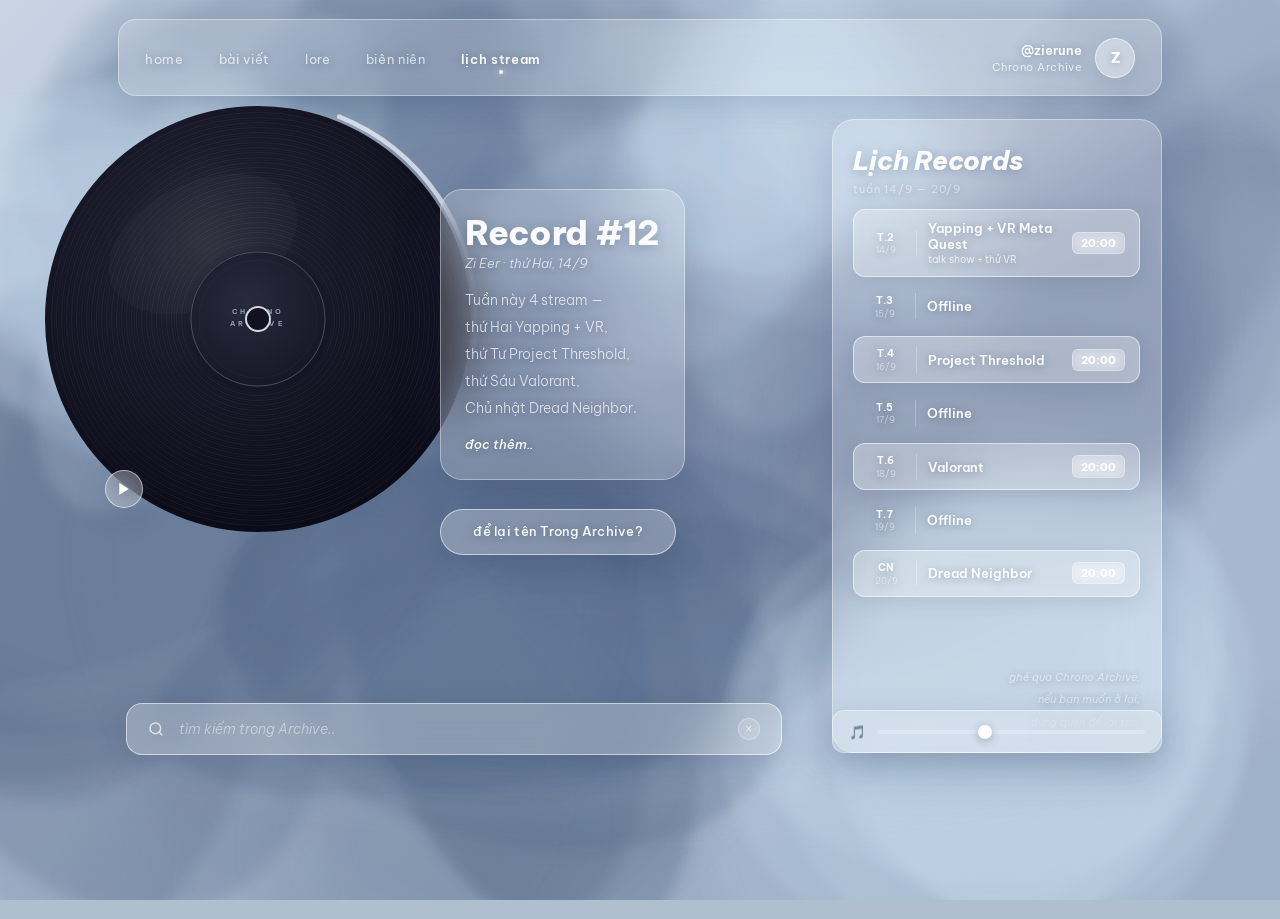
==== index.html @ feca81b4 "Update weekly schedule and stream details" ====
<!DOCTYPE html>
<html lang="vi">
<head>
  <meta charset="UTF-8">
  <meta name="viewport" content="width=device-width, initial-scale=1.0">
  <title>Chrono Archive — Lịch Records</title>
  <link href="https://fonts.googleapis.com/css2?family=Be+Vietnam+Pro:ital,wght@0,300;0,400;0,500;0,700;0,800;1,300;1,400;1,700&display=swap" rel="stylesheet">
  <style>
    *, *::before, *::after { margin: 0; padding: 0; box-sizing: border-box; }

    :root {
      --glass:        rgba(255,255,255,0.18);
      --glass-mid:    rgba(255,255,255,0.26);
      --glass-strong: rgba(255,255,255,0.36);
      --border:       rgba(255,255,255,0.38);
      --border-mid:   rgba(255,255,255,0.55);
      --text:         rgba(255,255,255,0.96);
      --text-mid:     rgba(255,255,255,0.72);
      --text-dim:     rgba(255,255,255,0.48);
      --blue:         #7AAFC2;
      --blue-lt:      #A8C8DA;
      --shadow:       0 8px 32px rgba(30,50,90,0.18);
      --shadow-lg:    0 16px 48px rgba(30,50,90,0.22);
      --ts: 0 1px 8px rgba(30,50,90,0.35);   /* text shadow */
    }

    html, body { height: 100%; }

    body {
      font-family: 'Be Vietnam Pro', sans-serif;
      min-height: 100vh;
      overflow-x: hidden;
      background: #B0BFD0;
    }

    /* ═══════════════════════
       BACKGROUND CANVAS
    ═══════════════════════ */
    #bgCanvas {
      position: fixed;
      inset: 0;
      width: 100%; height: 100%;
      z-index: 0;
    }

    /* ═══════════════════════
       DOODLE LAYER
    ═══════════════════════ */
    .doodle-layer {
      position: fixed;
      inset: 0;
      pointer-events: none;
      z-index: 1;
      overflow: hidden;
    }

    .doodle {
      position: absolute;
      opacity: 0;
      animation: floatDoodle var(--dur, 8s) ease-in-out var(--delay, 0s) infinite;
    }

    @keyframes floatDoodle {
      0%   { opacity: 0;    transform: translateY(0px) rotate(0deg)   scale(1); }
      15%  { opacity: 0.55; }
      50%  { opacity: 0.45; transform: translateY(-18px) rotate(8deg)  scale(1.05); }
      85%  { opacity: 0.55; }
      100% { opacity: 0;    transform: translateY(0px) rotate(0deg)   scale(1); }
    }

    /* ═══════════════════════
       APP WRAPPER
    ═══════════════════════ */
    .app {
      position: relative;
      z-index: 2;
      max-width: 1120px;
      margin: 0 auto;
      padding: 0 2.4rem;
    }

    /* ═══════════════════════
       NAV — glass
    ═══════════════════════ */
    nav {
      display: flex;
      align-items: center;
      justify-content: space-between;
      padding: 1.1rem 1.6rem;
      margin: 1.2rem 0 0;
      background: var(--glass);
      backdrop-filter: blur(22px);
      -webkit-backdrop-filter: blur(22px);
      border: 1px solid var(--border);
      border-radius: 18px;
      box-shadow: var(--shadow);
    }

    .nav-links {
      list-style: none;
      display: flex;
      gap: 2.2rem;
    }

    .nav-links li { position: relative; }

    .nav-links a {
      font-size: .8rem;
      font-weight: 400;
      letter-spacing: .05em;
      color: var(--text-mid);
      text-decoration: none;
      transition: color .2s;
      text-shadow: var(--ts);
    }

    .nav-links a:hover { color: var(--text); }
    .nav-links a.active { color: var(--text); font-weight: 600; }

    .nav-links li.active-dot::after {
      content: '';
      position: absolute;
      bottom: -6px; left: 50%;
      transform: translateX(-50%);
      width: 4px; height: 4px;
      border-radius: 50%;
      background: white;
      box-shadow: 0 0 6px rgba(255,255,255,0.8);
    }

    .nav-profile { display: flex; align-items: center; gap: .8rem; }

    .nav-text { text-align: right; }

    .nav-handle {
      font-size: .8rem; font-weight: 600;
      color: var(--text);
      text-shadow: var(--ts);
    }

    .nav-sub {
      font-size: .68rem;
      color: var(--text-mid);
      margin-top: .1rem;
      letter-spacing: .05em;
      text-shadow: var(--ts);
    }

    .nav-avatar {
      width: 40px; height: 40px;
      border-radius: 50%;
      flex-shrink: 0;
      background: var(--glass-mid);
      backdrop-filter: blur(10px);
      border: 1.5px solid var(--border-mid);
      display: flex; align-items: center; justify-content: center;
      font-size: .9rem; font-weight: 800;
      color: white;
      text-shadow: var(--ts);
      box-shadow: var(--shadow);
    }

    /* ═══════════════════════
       STAGE
    ═══════════════════════ */
    .stage {
      position: relative;
      min-height: 660px;
      margin-top: 1.4rem;
    }

    /* ═══════════════════════
       VINYL
    ═══════════════════════ */
    .vinyl-wrap {
      position: absolute;
      left: -75px; top: -15px;
      width: 430px; height: 430px;
      z-index: 3;
    }

    .vinyl-svg {
      width: 100%; height: 100%;
      animation: vinylSpin 26s linear infinite, vinylGlow 3s ease-in-out infinite;
    }

    .vinyl-svg.paused {
      animation-play-state: paused;
    }

    @keyframes vinylSpin { to { transform: rotate(360deg); } }

    @keyframes vinylGlow {
      0%, 100% {
        filter:
          drop-shadow(0 0 10px rgba(160,200,220,0.35))
          drop-shadow(0 0 25px rgba(160,200,220,0.15));
      }
      50% {
        filter:
          drop-shadow(0 0 20px rgba(160,200,220,0.6))
          drop-shadow(0 0 50px rgba(160,200,220,0.25));
      }
    }

    /* Arc (static) */
    .arc-svg {
      position: absolute; inset: -8px;
      width: calc(100% + 16px);
      height: calc(100% + 16px);
      pointer-events: none; z-index: 4;
      animation: arcPulse 3s ease-in-out infinite;
    }

    @keyframes arcPulse {
      0%, 100% { opacity: 0.75; }
      50%       { opacity: 1; }
    }

    /* EQ bars (show when playing) */
    .eq-bars {
      position: absolute;
      bottom: 30px; right: -10px;
      display: flex; gap: 3px; align-items: flex-end;
      height: 24px; z-index: 5;
      opacity: 0;
      transition: opacity .5s;
    }

    .eq-bars.visible { opacity: 1; }

    .eq-bar {
      width: 4px;
      border-radius: 2px;
      background: white;
      box-shadow: 0 0 6px rgba(255,255,255,0.6);
    }

    .eq-bar:nth-child(1) { animation: eq1 0.9s ease-in-out infinite; height: 8px; }
    .eq-bar:nth-child(2) { animation: eq2 0.7s ease-in-out infinite; height: 14px; }
    .eq-bar:nth-child(3) { animation: eq3 1.1s ease-in-out infinite; height: 10px; }
    .eq-bar:nth-child(4) { animation: eq4 0.8s ease-in-out infinite; height: 18px; }
    .eq-bar:nth-child(5) { animation: eq5 1.0s ease-in-out infinite; height: 6px; }

    @keyframes eq1 { 0%,100%{height:8px} 50%{height:20px} }
    @keyframes eq2 { 0%,100%{height:14px} 50%{height:6px} }
    @keyframes eq3 { 0%,100%{height:10px} 50%{height:22px} }
    @keyframes eq4 { 0%,100%{height:18px} 50%{height:8px} }
    @keyframes eq5 { 0%,100%{height:6px} 50%{height:16px} }

    /* Controls */
    .vinyl-controls {
      position: absolute;
      bottom: 26px; left: 62px;
      display: flex; gap: .5rem; z-index: 5;
    }

    .ctrl {
      width: 38px; height: 38px;
      border-radius: 50%;
      border: 1.5px solid var(--border-mid);
      background: var(--glass-mid);
      backdrop-filter: blur(14px);
      -webkit-backdrop-filter: blur(14px);
      color: white;
      cursor: pointer;
      display: flex; align-items: center; justify-content: center;
      transition: all .22s;
      box-shadow: var(--shadow);
    }

    .ctrl:hover {
      background: var(--glass-strong);
      transform: scale(1.08);
      box-shadow: 0 6px 20px rgba(30,50,90,0.25), 0 0 0 2px rgba(255,255,255,0.3);
    }

    .ctrl svg { width: 12px; height: 12px; }

    /* Now playing label */
    .now-playing {
      position: absolute;
      bottom: 20px; left: 108px;
      font-size: .68rem;
      color: var(--text-mid);
      text-shadow: var(--ts);
      opacity: 0;
      transition: opacity .5s;
      letter-spacing: .05em;
    }

    .now-playing.visible { opacity: 1; }

    /* ═══════════════════════
       INFO SECTION — glass card
    ═══════════════════════ */
    .info-section {
      position: absolute;
      left: 322px; top: 70px;
      max-width: 290px;
      z-index: 3;
      background: var(--glass);
      backdrop-filter: blur(24px);
      -webkit-backdrop-filter: blur(24px);
      border: 1px solid var(--border);
      border-radius: 22px;
      padding: 1.6rem 1.5rem;
      box-shadow: var(--shadow-lg);
    }

    .rec-num {
      font-size: 2.1rem;
      font-weight: 800;
      color: var(--text);
      line-height: 1.05;
      letter-spacing: -.02em;
      text-shadow: 0 2px 12px rgba(30,50,90,0.3);
    }

    .rec-by {
      font-size: .8rem;
      color: var(--text-mid);
      font-style: italic;
      font-weight: 300;
      margin: .3rem 0 1rem;
      text-shadow: var(--ts);
    }

    .rec-desc {
      font-size: .86rem;
      line-height: 1.95;
      color: var(--text-mid);
      font-weight: 300;
      text-shadow: var(--ts);
    }

    .rec-more {
      display: inline-block;
      margin-top: .9rem;
      color: var(--text);
      font-style: italic;
      font-size: .8rem;
      text-decoration: none;
      cursor: pointer;
      transition: opacity .2s;
      text-shadow: var(--ts);
      font-weight: 500;
    }

    .rec-more:hover { opacity: .65; }

    /* ═══════════════════════
       SUBSCRIBE BTN — glass
    ═══════════════════════ */
    .sub-btn {
      position: absolute;
      left: 322px; top: 390px;
      z-index: 3;
      padding: .85rem 2rem;
      background: var(--glass-mid);
      backdrop-filter: blur(18px);
      -webkit-backdrop-filter: blur(18px);
      border: 1.5px solid var(--border-mid);
      border-radius: 100px;
      color: var(--text);
      font-family: 'Be Vietnam Pro', sans-serif;
      font-size: .83rem;
      font-weight: 500;
      cursor: pointer;
      transition: all .25s;
      box-shadow: var(--shadow);
      text-shadow: var(--ts);
      letter-spacing: .02em;
    }

    .sub-btn:hover {
      background: var(--glass-strong);
      box-shadow: var(--shadow-lg), 0 0 0 2px rgba(255,255,255,0.3);
      transform: translateY(-2px);
    }

    /* ═══════════════════════
       SEARCH — glass
    ═══════════════════════ */
    .search-bar {
      position: absolute;
      bottom: 24px; left: 8px; right: 380px;
      z-index: 3;
      display: flex; align-items: center; gap: .9rem;
      padding: .88rem 1.3rem;
      background: var(--glass-mid);
      backdrop-filter: blur(22px);
      -webkit-backdrop-filter: blur(22px);
      border: 1.5px solid var(--border-mid);
      border-radius: 16px;
      box-shadow: var(--shadow);
      transition: all .25s;
    }

    .search-bar:focus-within {
      background: var(--glass-strong);
      box-shadow: var(--shadow-lg), 0 0 0 2px rgba(255,255,255,0.25);
    }

    .search-ico { flex-shrink: 0; opacity: .7; }

    .search-inp {
      flex: 1; background: none; border: none; outline: none;
      color: var(--text);
      font-family: 'Be Vietnam Pro', sans-serif;
      font-size: .87rem; font-weight: 300;
    }

    .search-inp::placeholder { color: var(--text-dim); font-style: italic; }

    .search-x {
      width: 22px; height: 22px;
      border-radius: 50%;
      background: rgba(255,255,255,0.15);
      border: 1px solid rgba(255,255,255,0.3);
      color: var(--text-mid);
      cursor: pointer;
      display: flex; align-items: center; justify-content: center;
      font-size: .75rem; transition: background .2s; flex-shrink: 0;
    }

    .search-x:hover { background: rgba(255,255,255,0.3); color: white; }

    /* ═══════════════════════
       RIGHT PANEL — glass
    ═══════════════════════ */
    .right-panel {
      position: absolute;
      right: 0; top: 0;
      width: 330px; z-index: 3;
      background: var(--glass);
      backdrop-filter: blur(24px);
      -webkit-backdrop-filter: blur(24px);
      border: 1px solid var(--border);
      border-radius: 22px;
      padding: 1.5rem 1.3rem 1.2rem;
      box-shadow: var(--shadow-lg);
    }

    .panel-title {
      font-size: 1.6rem; font-weight: 800;
      color: var(--text);
      margin-bottom: .3rem;
      letter-spacing: -.01em;
      font-style: italic;
      text-shadow: 0 2px 12px rgba(30,50,90,0.3);
    }

    .week-label {
      font-size: .7rem;
      color: var(--text-dim);
      letter-spacing: .07em;
      margin-bottom: .85rem;
      text-shadow: var(--ts);
    }

    /* ─── SCHEDULE ROWS ─── */
    .sched-list { display: flex; flex-direction: column; gap: .45rem; }

    .srow {
      display: flex; align-items: center; gap: .72rem;
      padding: .6rem .85rem;
      border-radius: 12px;
      transition: all .22s;
      cursor: default;
    }

    .srow.offline {
      background: rgba(255,255,255,0.08);
      border: 1px solid rgba(255,255,255,0.12);
    }

    .srow.stream {
      background: var(--glass-mid);
      border: 1.5px solid var(--border-mid);
      box-shadow: 0 4px 20px rgba(30,50,90,0.12),
                  inset 0 0 20px rgba(255,255,255,0.06);
    }

    .srow.stream:hover {
      background: var(--glass-strong);
      transform: translateX(3px);
      box-shadow: 0 6px 24px rgba(30,50,90,0.16);
    }

    /* Day badge */
    .day-badge { width: 36px; flex-shrink: 0; text-align: center; }

    .day-name {
      font-size: .65rem; font-weight: 700;
      letter-spacing: .07em;
      color: var(--text);
      text-shadow: var(--ts);
    }

    .day-date {
      font-size: .58rem;
      color: var(--text-dim);
      margin-top: .04rem;
      text-shadow: var(--ts);
    }

    .srow.offline .day-name { color: var(--text-dim); }

    /* Divider */
    .day-div {
      width: 1px; height: 26px; flex-shrink: 0;
      background: rgba(255,255,255,0.25);
    }

    .srow.offline .day-div { background: rgba(255,255,255,0.12); }

    /* Row content */
    .srow-info { flex: 1; }

    .srow-activity {
      font-size: .8rem; font-weight: 600;
      color: var(--text);
      text-shadow: var(--ts);
    }

    .srow.offline .srow-activity {
      font-size: .76rem; font-weight: 300;
      color: var(--text-dim); font-style: italic;
    }

    .srow-sub {
      font-size: .65rem; color: var(--text-mid);
      margin-top: .08rem; text-shadow: var(--ts);
    }

    /* Time badge */
    .time-badge {
      font-size: .7rem; font-weight: 700;
      color: white;
      background: rgba(255,255,255,0.18);
      border: 1px solid rgba(255,255,255,0.35);
      border-radius: 6px;
      padding: .2rem .5rem;
      flex-shrink: 0;
      text-shadow: none;
      backdrop-filter: blur(6px);
    }

    /* ─── NOW PLAYING BADGE in right panel ─── */
    .np-badge {
      margin-top: 1rem;
      display: flex; align-items: center; gap: .5rem;
      padding: .6rem .9rem;
      background: rgba(255,255,255,0.1);
      border: 1px solid rgba(255,255,255,0.2);
      border-radius: 10px;
      opacity: 0;
      transition: opacity .5s;
    }

    .np-badge.visible { opacity: 1; }

    .np-bars {
      display: flex; gap: 2px; align-items: flex-end; height: 16px;
    }

    .np-bar {
      width: 3px; border-radius: 2px;
      background: rgba(255,255,255,0.8);
    }

    .np-bar:nth-child(1) { animation: eq1 0.9s ease-in-out infinite; }
    .np-bar:nth-child(2) { animation: eq2 0.7s ease-in-out infinite; }
    .np-bar:nth-child(3) { animation: eq3 1.1s ease-in-out infinite; }

    .np-text {
      font-size: .7rem; color: var(--text-mid);
      font-style: italic; text-shadow: var(--ts);
    }

    /* ─── FOOTER QUOTE ─── */
    .footer-quote {
      margin-top: 1rem;
      text-align: right;
      font-style: italic;
      font-size: .7rem; line-height: 2;
      color: var(--text-dim);
      text-shadow: var(--ts);
    }

    /* ═══════════════════════
       VOLUME CONTROL
    ═══════════════════════ */
    .vol-control {
      position: absolute;
      bottom: 26px; right: 0;
      width: 330px; z-index: 3;
      display: flex; align-items: center; gap: .7rem;
      padding: .7rem 1rem;
      background: var(--glass);
      backdrop-filter: blur(18px);
      -webkit-backdrop-filter: blur(18px);
      border: 1px solid var(--border);
      border-radius: 12px;
      box-shadow: var(--shadow);
    }

    .vol-ico { font-size: .85rem; opacity: .75; flex-shrink: 0; }

    .vol-slider {
      flex: 1; height: 4px;
      -webkit-appearance: none; appearance: none;
      background: rgba(255,255,255,0.25);
      border-radius: 2px; outline: none; cursor: pointer;
    }

    .vol-slider::-webkit-slider-thumb {
      -webkit-appearance: none;
      width: 14px; height: 14px;
      border-radius: 50%;
      background: white;
      box-shadow: 0 2px 8px rgba(30,50,90,0.3);
      cursor: pointer;
    }

    /* ═══════════════════════
       RESPONSIVE
    ═══════════════════════ */
    @media (max-width: 780px) {
      .stage { min-height: auto; }
      .vinyl-wrap { position: relative; left: 0; top: 0; width: 280px; height: 280px; margin: 0 auto 1rem; }
      .info-section, .sub-btn, .search-bar, .right-panel, .vol-control {
        position: relative; left: auto; right: auto; top: auto; bottom: auto;
        margin: 1rem 0; width: 100%; max-width: 100%;
      }
    }
  </style>
</head>
<body>

<!-- HTML5 Audio -->
<audio id="bgAudio" src="./%E4%B8%8D%E4%BA%86%E8%A7%A3%21%21%28prod.lil%20waifu%29%20%20MISTERK_Tphunk_89DX%20-%20zm%201my.mp3" loop preload="none"></audio>

<!-- Background watercolor canvas -->
<canvas id="bgCanvas"></canvas>

<!-- Floating doodle layer -->
<div class="doodle-layer" id="doodleLayer"></div>

<div class="app">

  <!-- NAV -->
  <nav>
    <ul class="nav-links">
      <li><a href="#">home</a></li>
      <li><a href="#">bài viết</a></li>
      <li><a href="#">lore</a></li>
      <li><a href="#">biên niên</a></li>
      <li class="active-dot"><a href="#" class="active">lịch stream</a></li>
    </ul>
    <div class="nav-profile">
      <div class="nav-text">
        <div class="nav-handle">@zierune</div>
        <div class="nav-sub">Chrono Archive</div>
      </div>
      <div class="nav-avatar">Z</div>
    </div>
  </nav>

  <!-- STAGE -->
  <div class="stage">

    <!-- ── VINYL ── -->
    <div class="vinyl-wrap">
      <svg class="vinyl-svg" id="vinylDisc" viewBox="0 0 430 430" xmlns="http://www.w3.org/2000/svg">
        <defs>
          <radialGradient id="vg" cx="38%" cy="32%" r="66%">
            <stop offset="0%"   stop-color="#2C2C3A"/>
            <stop offset="35%"  stop-color="#19192A"/>
            <stop offset="100%" stop-color="#0C0C18"/>
          </radialGradient>
          <radialGradient id="lg" cx="42%" cy="38%" r="60%">
            <stop offset="0%"   stop-color="#2A2A3E"/>
            <stop offset="100%" stop-color="#181828"/>
          </radialGradient>
          <filter id="glow">
            <feGaussianBlur stdDeviation="3" result="blur"/>
            <feMerge><feMergeNode in="blur"/><feMergeNode in="SourceGraphic"/></feMerge>
          </filter>
        </defs>
        <circle cx="215" cy="215" r="213" fill="url(#vg)"/>
        <!-- gloss highlight -->
        <ellipse cx="160" cy="140" rx="100" ry="62"
          fill="white" opacity="0.025" transform="rotate(-25 160 140)"/>
        <g id="grooves"></g>
        <circle cx="215" cy="215" r="68" fill="url(#lg)"/>
        <circle cx="215" cy="215" r="67" fill="none" stroke="rgba(160,195,215,0.35)" stroke-width="0.9"/>
        <circle cx="215" cy="215" r="59" fill="none" stroke="rgba(255,255,255,0.06)" stroke-width="0.5"/>
        <text x="215" y="210" text-anchor="middle"
          font-family="'Be Vietnam Pro',sans-serif" font-size="7" font-weight="700"
          fill="rgba(180,210,225,0.7)" letter-spacing="3.5">CHRONO</text>
        <text x="215" y="222" text-anchor="middle"
          font-family="'Be Vietnam Pro',sans-serif" font-size="7" font-weight="700"
          fill="rgba(180,210,225,0.7)" letter-spacing="3.5">ARCHIVE</text>
        <circle cx="215" cy="215" r="13" fill="#D4D8E0"/>
        <circle cx="215" cy="215" r="11" fill="#111120"/>
      </svg>

      <!-- Static blue arc -->
      <svg class="arc-svg" viewBox="0 0 446 446" xmlns="http://www.w3.org/2000/svg">
        <circle cx="223" cy="223" r="218" fill="none"
          stroke="rgba(255,255,255,0.65)" stroke-width="4.5"
          stroke-linecap="round"
          stroke-dasharray="295 1075"
          stroke-dashoffset="260"/>
      </svg>

      <!-- EQ bars (visible when music plays) -->
      <div class="eq-bars" id="eqBars">
        <div class="eq-bar"></div>
        <div class="eq-bar"></div>
        <div class="eq-bar"></div>
        <div class="eq-bar"></div>
        <div class="eq-bar"></div>
      </div>

      <!-- Controls -->
      <div class="vinyl-controls">
        <button class="ctrl" id="pauseBtn" onclick="toggleDisc()" title="Tạm dừng">
          <svg viewBox="0 0 12 14" fill="white">
            <rect x="0" y="0" width="4" height="14" rx="1.2"/>
            <rect x="8" y="0" width="4" height="14" rx="1.2"/>
          </svg>
        </button>
        <button class="ctrl" id="playBtn" style="display:none" onclick="toggleDisc()" title="Phát">
          <svg viewBox="0 0 11 14" fill="white">
            <polygon points="0,0 11,7 0,14"/>
          </svg>
        </button>
      </div>

      <div class="now-playing" id="nowPlayingLabel">♪ đang phát</div>
    </div><!-- /vinyl-wrap -->

    <!-- Info card -->
    <div class="info-section" id="featInfo"></div>

    <!-- Subscribe -->
    <button class="sub-btn">để lại tên Trong Archive?</button>

    <!-- Search -->
    <div class="search-bar">
      <svg class="search-ico" width="16" height="16" viewBox="0 0 24 24"
        fill="none" stroke="white" stroke-width="2.2" stroke-linecap="round">
        <circle cx="11" cy="11" r="8"/><line x1="21" y1="21" x2="16.65" y2="16.65"/>
      </svg>
      <input class="search-inp" type="text" placeholder="tìm kiếm trong Archive.."/>
      <button class="search-x">×</button>
    </div>

    <!-- Right panel -->
    <div class="right-panel">
      <div class="panel-title">Lịch Records</div>
      <div class="week-label" id="weekLabel"></div>
      <div class="sched-list" id="schedList"></div>

      <!-- Now playing badge -->
      <div class="np-badge" id="npBadge">
        <div class="np-bars">
          <div class="np-bar"></div>
          <div class="np-bar"></div>
          <div class="np-bar"></div>
        </div>
        <div class="np-text">不了解!! — MISTERK & Tphunk</div>
      </div>

      <div class="footer-quote">
        ghé qua Chrono Archive.<br>
        nếu bạn muốn ở lại,<br>
        đừng quên để lại tên.
      </div>
    </div>

    <!-- Volume control -->
    <div class="vol-control">
      <span class="vol-ico">🎵</span>
      <input class="vol-slider" id="volSlider" type="range" min="0" max="100" value="40">
    </div>

  </div><!-- /stage -->
</div>

<script>
/* ══════════════════════════════════════════════════
   CẬP NHẬT MỖI TUẦN
══════════════════════════════════════════════════ */
const WEEK_OF = "14/9 — 20/9";

const WEEK_SCHEDULE = [
  { day:"T.2", date:"14/9", status:"stream",  activity:"Yapping + VR Meta Quest", time:"20:00", note:"talk show + thử VR" },
  { day:"T.3", date:"15/9", status:"off",     activity:"",                        time:"",      note:"" },
  { day:"T.4", date:"16/9", status:"stream",  activity:"Project Threshold",       time:"20:00", note:"" },
  { day:"T.5", date:"17/9", status:"off",     activity:"",                        time:"",      note:"" },
  { day:"T.6", date:"18/9", status:"stream",  activity:"Valorant",                time:"20:00", note:"" },
  { day:"T.7", date:"19/9", status:"off",     activity:"",                        time:"",      note:"" },
  { day:"CN",  date:"20/9", status:"stream",  activity:"Dread Neighbor",          time:"20:00", note:"" },
];

const streamDay = WEEK_SCHEDULE.find(d => d.status === "stream");
const featured  = streamDay ? {
  id: 12,
  date: `thứ Hai, 14/9`,
  desc: `Tuần này 4 stream —<br>thứ Hai Yapping + VR,<br>thứ Tư Project Threshold,<br>thứ Sáu Valorant,<br>Chủ nhật Dread Neighbor.`,
} : null;

/* ════════════════════════
   WATERCOLOR BACKGROUND
════════════════════════ */
(function paintBg() {
  const cv = document.getElementById("bgCanvas");
  const ctx = cv.getContext("2d");
  let W, H;

  function paint() {
    W = cv.width  = window.innerWidth;
    H = cv.height = window.innerHeight;

    // Base sky gradient
    const base = ctx.createLinearGradient(0, 0, W * 0.7, H);
    base.addColorStop(0,   "#C8D4E4");
    base.addColorStop(0.4, "#B4C3D6");
    base.addColorStop(1,   "#A0B2C8");
    ctx.fillStyle = base;
    ctx.fillRect(0, 0, W, H);

    // Cloud patches — dark blue blobs
    const darkCloud = [
      "rgba(75, 95, 130, 0.17)",
      "rgba(85,105,140, 0.13)",
      "rgba(65, 85, 120, 0.20)",
      "rgba(95,115,150, 0.10)",
      "rgba(55, 78, 115, 0.22)",
    ];

    const lightCloud = [
      "rgba(215,228,242, 0.22)",
      "rgba(200,218,238, 0.18)",
    ];

    const cloudDefs = [
      { x:.28,y:.22,rx:.26,ry:.20,dark:true  },
      { x:.52,y:.40,rx:.22,ry:.25,dark:true  },
      { x:.08,y:.58,rx:.30,ry:.22,dark:true  },
      { x:.72,y:.52,rx:.20,ry:.18,dark:true  },
      { x:.42,y:.70,rx:.24,ry:.20,dark:true  },
      { x:.60,y:.18,rx:.18,ry:.14,dark:false },
      { x:.88,y:.35,rx:.22,ry:.16,dark:true  },
      { x:.15,y:.30,rx:.20,ry:.16,dark:false },
      { x:.35,y:.85,rx:.28,ry:.18,dark:true  },
      { x:.78,y:.78,rx:.18,ry:.22,dark:false },
    ];

    // Enable blur for watercolor bleed
    cloudDefs.forEach((b, i) => {
      ctx.save();
      ctx.filter = `blur(${Math.random()*10+6}px)`;
      const colors = b.dark ? darkCloud : lightCloud;
      const col = colors[i % colors.length];
      const cx = b.x * W, cy = b.y * H;
      const rx = b.rx * W, ry = b.ry * H;

      for (let j = 0; j < 6; j++) {
        const jx = cx + (Math.random()-.5)*rx*.4;
        const jy = cy + (Math.random()-.5)*ry*.4;
        const erx = rx * (.6 + Math.random()*.7);
        const ery = ry * (.6 + Math.random()*.7);
        ctx.fillStyle = col;
        ctx.beginPath();
        ctx.ellipse(jx, jy, erx, ery, Math.random()*Math.PI, 0, Math.PI*2);
        ctx.fill();
      }
      ctx.restore();
    });

    // Lighter haze layer
    ctx.save();
    ctx.filter = "blur(30px)";
    ctx.fillStyle = "rgba(220,232,248,0.1)";
    ctx.beginPath();
    ctx.ellipse(W*.5, H*.5, W*.7, H*.4, 0, 0, Math.PI*2);
    ctx.fill();
    ctx.restore();
  }

  paint();
  window.addEventListener("resize", paint);
})();

/* ════════════════════════
   FLOATING DOODLES
════════════════════════ */
(function spawnDoodles() {
  const layer = document.getElementById("doodleLayer");

  function flower(size) {
    const s = document.createElementNS("http://www.w3.org/2000/svg","svg");
    s.setAttribute("viewBox","0 0 40 40");
    s.setAttribute("width", size); s.setAttribute("height", size);
    s.innerHTML = `
      <g fill="none" stroke="rgba(255,255,255,0.7)" stroke-width="2" stroke-linecap="round">
        <circle cx="20" cy="12" r="5"/>
        <circle cx="28" cy="20" r="5"/>
        <circle cx="20" cy="28" r="5"/>
        <circle cx="12" cy="20" r="5"/>
        <circle cx="20" cy="20" r="4" stroke="rgba(255,255,255,0.5)"/>
      </g>`;
    return s;
  }

  function star4(size) {
    const s = document.createElementNS("http://www.w3.org/2000/svg","svg");
    s.setAttribute("viewBox","0 0 30 30");
    s.setAttribute("width", size); s.setAttribute("height", size);
    s.innerHTML = `
      <g stroke="rgba(255,255,255,0.7)" stroke-width="1.8" stroke-linecap="round">
        <line x1="15" y1="2"  x2="15" y2="28"/>
        <line x1="2"  y1="15" x2="28" y2="15"/>
        <line x1="6"  y1="6"  x2="24" y2="24" stroke-width="1"/>
        <line x1="24" y1="6"  x2="6"  y2="24" stroke-width="1"/>
      </g>`;
    return s;
  }

  function swirl(size) {
    const s = document.createElementNS("http://www.w3.org/2000/svg","svg");
    s.setAttribute("viewBox","0 0 50 40");
    s.setAttribute("width", size*1.3); s.setAttribute("height", size);
    s.innerHTML = `
      <path d="M5,20 Q10,5 20,15 Q30,25 40,10 Q45,5 48,15"
        fill="none" stroke="rgba(255,255,255,0.65)" stroke-width="2" stroke-linecap="round"/>`;
    return s;
  }

  function cross(size) {
    const s = document.createElementNS("http://www.w3.org/2000/svg","svg");
    s.setAttribute("viewBox","0 0 20 20");
    s.setAttribute("width", size*.6); s.setAttribute("height", size*.6);
    s.innerHTML = `
      <g stroke="rgba(255,255,255,0.65)" stroke-width="2" stroke-linecap="round">
        <line x1="2" y1="2" x2="18" y2="18"/>
        <line x1="18" y1="2" x2="2" y2="18"/>
      </g>`;
    return s;
  }

  const factories = [flower, star4, swirl, cross];
  const count = 18;

  for (let i = 0; i < count; i++) {
    const wrap = document.createElement("div");
    wrap.className = "doodle";
    const size = Math.random() * 22 + 14;
    const fn = factories[Math.floor(Math.random() * factories.length)];
    wrap.appendChild(fn(size));

    wrap.style.left  = `${Math.random() * 95}vw`;
    wrap.style.top   = `${Math.random() * 90}vh`;
    wrap.style.setProperty("--dur",   `${Math.random()*7 + 6}s`);
    wrap.style.setProperty("--delay", `${Math.random()*8}s`);
    wrap.style.transform = `rotate(${Math.random()*360}deg)`;
    layer.appendChild(wrap);
  }
})();

/* ════════════════════════
   VINYL GROOVES
════════════════════════ */
(function() {
  const g = document.getElementById("grooves");
  for (let r = 74; r <= 208; r += 2.5) {
    const c = document.createElementNS("http://www.w3.org/2000/svg","circle");
    c.setAttribute("cx","215"); c.setAttribute("cy","215");
    c.setAttribute("r", r);
    c.setAttribute("fill","none");
    const op = (r % 5 < 2.5) ? 0.052 : 0.022;
    c.setAttribute("stroke",`rgba(255,255,255,${op})`);
    c.setAttribute("stroke-width","1");
    g.appendChild(c);
  }
})();

/* ════════════════════════
   AUDIO
════════════════════════ */
const bgAudio = document.getElementById("bgAudio");
bgAudio.volume = document.getElementById("volSlider").value / 100;

document.getElementById("volSlider").addEventListener("input", function() {
  bgAudio.volume = this.value / 100;
});

/* ════════════════════════
   DISC TOGGLE
════════════════════════ */
let discPaused = true;

// UI always follows audio state — not the other way around
function setDiscPlaying(playing) {
  discPaused = !playing;
  const disc     = document.getElementById("vinylDisc");
  const pauseBtn = document.getElementById("pauseBtn");
  const playBtn  = document.getElementById("playBtn");
  const eqBars   = document.getElementById("eqBars");
  const npLabel  = document.getElementById("nowPlayingLabel");
  const npBadge  = document.getElementById("npBadge");

  if (playing) {
    disc.classList.remove("paused");
    pauseBtn.style.display = "flex";
    playBtn.style.display  = "none";
    eqBars.classList.add("visible");
    npLabel.classList.add("visible");
    npBadge.classList.add("visible");
  } else {
    disc.classList.add("paused");
    pauseBtn.style.display = "none";
    playBtn.style.display  = "flex";
    eqBars.classList.remove("visible");
    npLabel.classList.remove("visible");
    npBadge.classList.remove("visible");
  }
}

// Audio events drive the UI
bgAudio.addEventListener("play",    () => setDiscPlaying(true));
bgAudio.addEventListener("playing", () => setDiscPlaying(true));
bgAudio.addEventListener("pause",   () => setDiscPlaying(false));
bgAudio.addEventListener("ended",   () => setDiscPlaying(false));

// Initialize: disc paused, play button visible
setDiscPlaying(false);

// Try autoplay — if browser allows it, events above will flip the UI
bgAudio.play().catch(() => {
  // Blocked — disc stays paused, user clicks play button
});

// Toggle: just control audio; events handle disc UI
function toggleDisc() {
  if (bgAudio.paused) {
    bgAudio.play().catch(() => {});
  } else {
    bgAudio.pause();
  }
}

/* ════════════════════════
   RENDER FEATURED
════════════════════════ */
function renderFeatured() {
  const el = document.getElementById("featInfo");
  if (!featured) {
    el.innerHTML = `
      <div class="rec-num" style="font-size:1.4rem">tuần này,</div>
      <div class="rec-by">Archive tạm đóng cửa.</div>
      <div class="rec-desc" style="margin-top:.6rem">Thư viện cần sắp xếp lại một vài kệ sách.</div>`;
    return;
  }
  el.innerHTML = `
    <div class="rec-num">Record #${featured.id}</div>
    <div class="rec-by">Zi Eer · ${featured.date}</div>
    <div class="rec-desc">${featured.desc}</div>
    <a class="rec-more">đọc thêm..</a>`;
}

/* ════════════════════════
   RENDER SCHEDULE
════════════════════════ */
function renderSchedule() {
  document.getElementById("weekLabel").textContent = `tuần ${WEEK_OF}`;
  const list = document.getElementById("schedList");
  list.innerHTML = "";

  WEEK_SCHEDULE.forEach(d => {
    const row = document.createElement("div");
    row.className = `srow ${d.status}`;
    const label = d.status === "tba" ? "— TBA" : "Offline";
    row.innerHTML = `
      <div class="day-badge">
        <div class="day-name">${d.day}</div>
        <div class="day-date">${d.date}</div>
      </div>
      <div class="day-div"></div>
      <div class="srow-info">
        <div class="srow-activity">${d.status==="stream" ? d.activity : label}</div>
        ${d.note ? `<div class="srow-sub">${d.note}</div>` : ""}
      </div>
      ${d.status==="stream" && d.time ? `<div class="time-badge">${d.time}</div>` : ""}
    `;
    list.appendChild(row);
  });
}

/* ════════════════════════
   SEARCH CLEAR
════════════════════════ */
document.querySelector(".search-x").addEventListener("click", () => {
  document.querySelector(".search-inp").value = "";
});

renderFeatured();
renderSchedule();
</script>
</body>
</html>
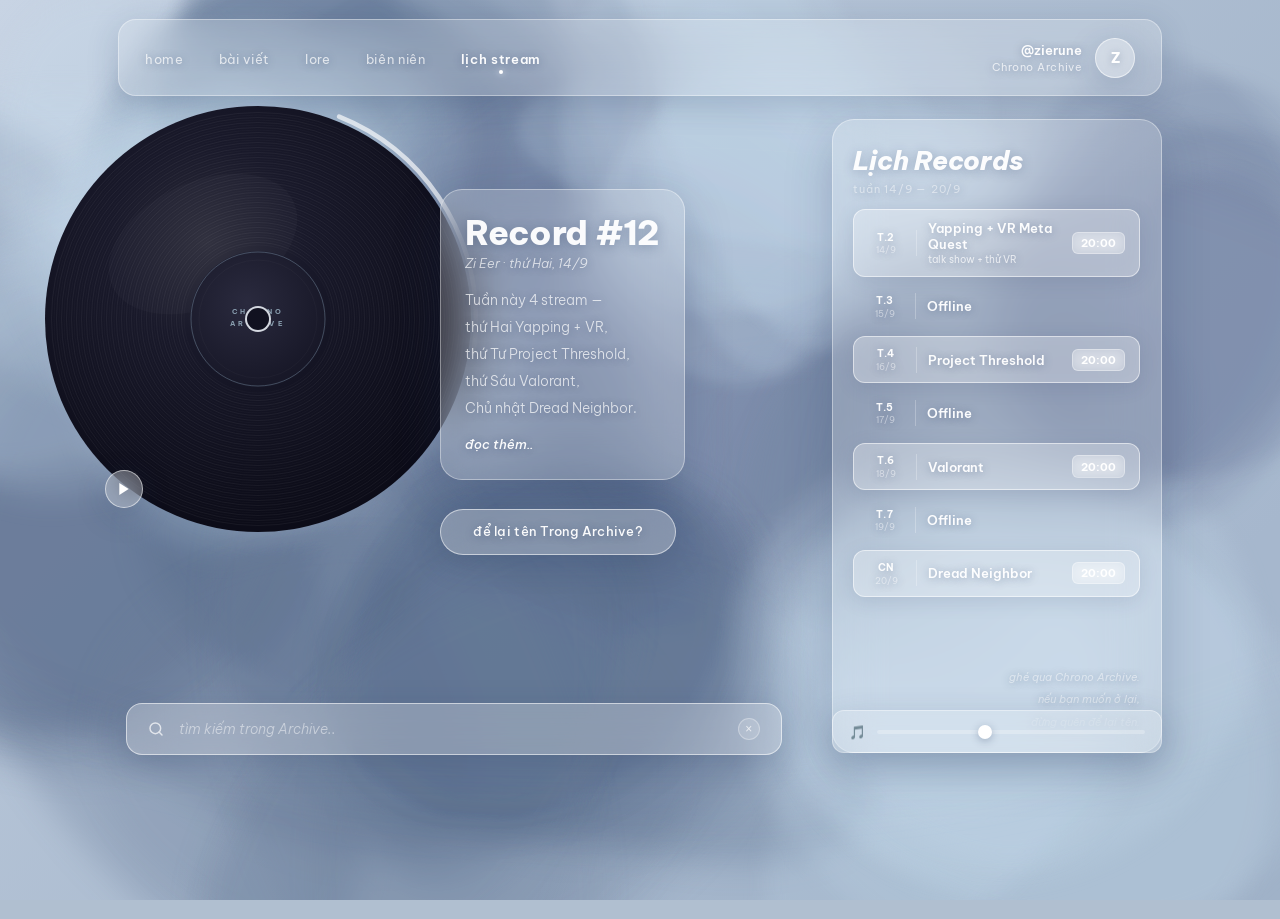
==== commit 5b473bf8: "Update audio source and playlist text in index.html" ====
--- a/index.html
+++ b/index.html
@@ -640,7 +640,7 @@
 <body>
 
 <!-- HTML5 Audio -->
-<audio id="bgAudio" src="./%E4%B8%8D%E4%BA%86%E8%A7%A3%21%21%28prod.lil%20waifu%29%20%20MISTERK_Tphunk_89DX%20-%20zm%201my.mp3" loop preload="none"></audio>
+<audio id="bgAudio" src="./%F0%9D%99%8B%F0%9D%99%A1%F0%9D%99%96%F0%9D%99%AE%F0%9D%99%A1%F0%9D%99%9E%F0%9D%99%A8%F0%9D%99%A9%20%E6%98%A5%20-%20%EB%8B%A8CHOO.mp3" loop preload="none"></audio>
 
 <!-- Background watercolor canvas -->
 <canvas id="bgCanvas"></canvas>
@@ -772,7 +772,7 @@
           <div class="np-bar"></div>
           <div class="np-bar"></div>
         </div>
-        <div class="np-text">不了解!! — MISTERK & Tphunk</div>
+        <div class="np-text">𝙋𝙡𝙖𝙮𝙡𝙞𝙨𝙩 春 — 단CHOO</div>
       </div>
 
       <div class="footer-quote">
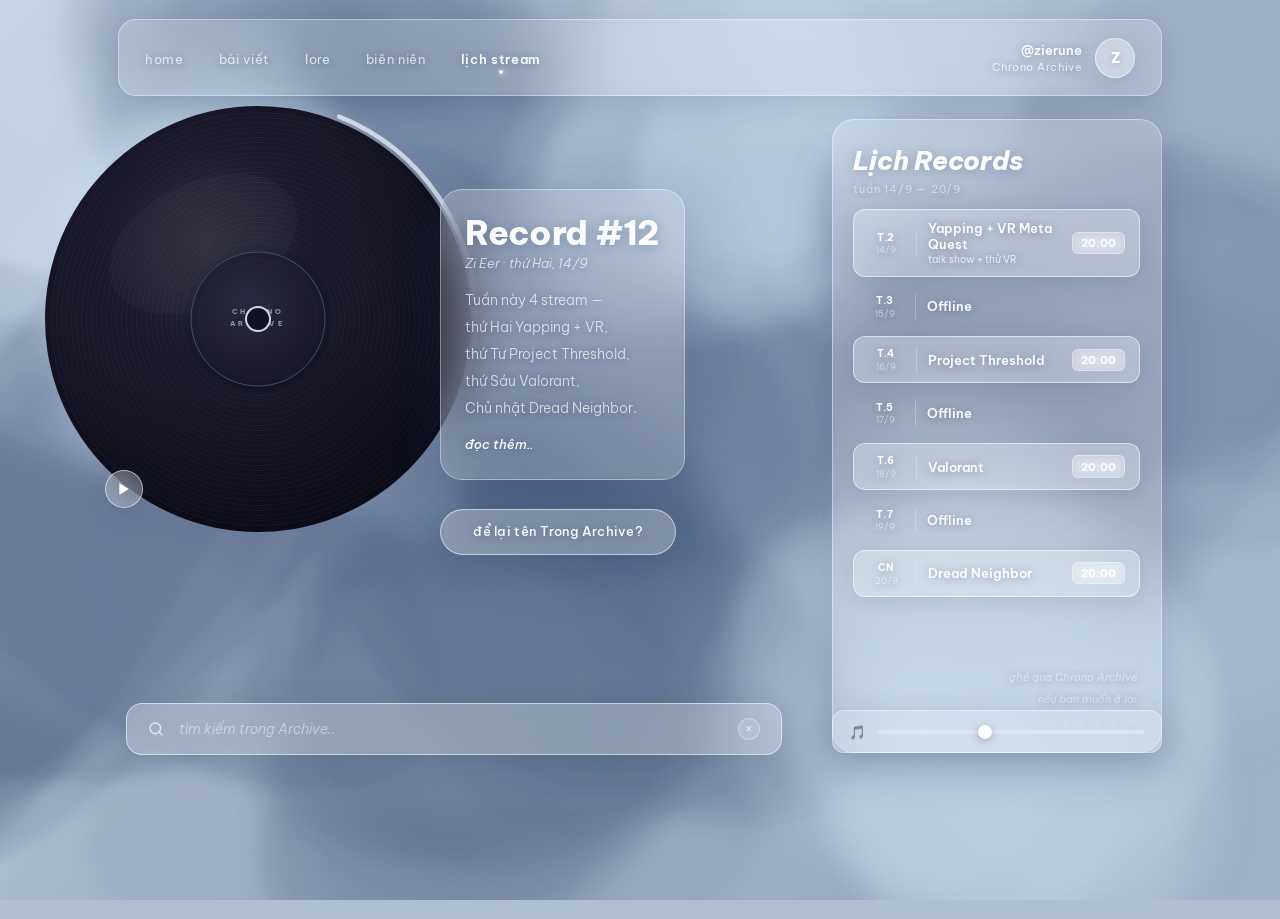
==== commit bf0fbf7d: "Replace audio source and update playlist text" ====
--- a/index.html
+++ b/index.html
@@ -640,7 +640,7 @@
 <body>
 
 <!-- HTML5 Audio -->
-<audio id="bgAudio" src="./%F0%9D%99%8B%F0%9D%99%A1%F0%9D%99%96%F0%9D%99%AE%F0%9D%99%A1%F0%9D%99%9E%F0%9D%99%A8%F0%9D%99%A9%20%E6%98%A5%20-%20%EB%8B%A8CHOO.mp3" loop preload="none"></audio>
+<audio id="bgAudio" src="./ningba.mp3" loop preload="none"></audio>
 
 <!-- Background watercolor canvas -->
 <canvas id="bgCanvas"></canvas>
@@ -772,7 +772,7 @@
           <div class="np-bar"></div>
           <div class="np-bar"></div>
         </div>
-        <div class="np-text">𝙋𝙡𝙖𝙮𝙡𝙞𝙨𝙩 春 — 단CHOO</div>
+        <div class="np-text">拧巴的人需要一位耐心的恋人 — 肚子又饿了</div>
       </div>
 
       <div class="footer-quote">
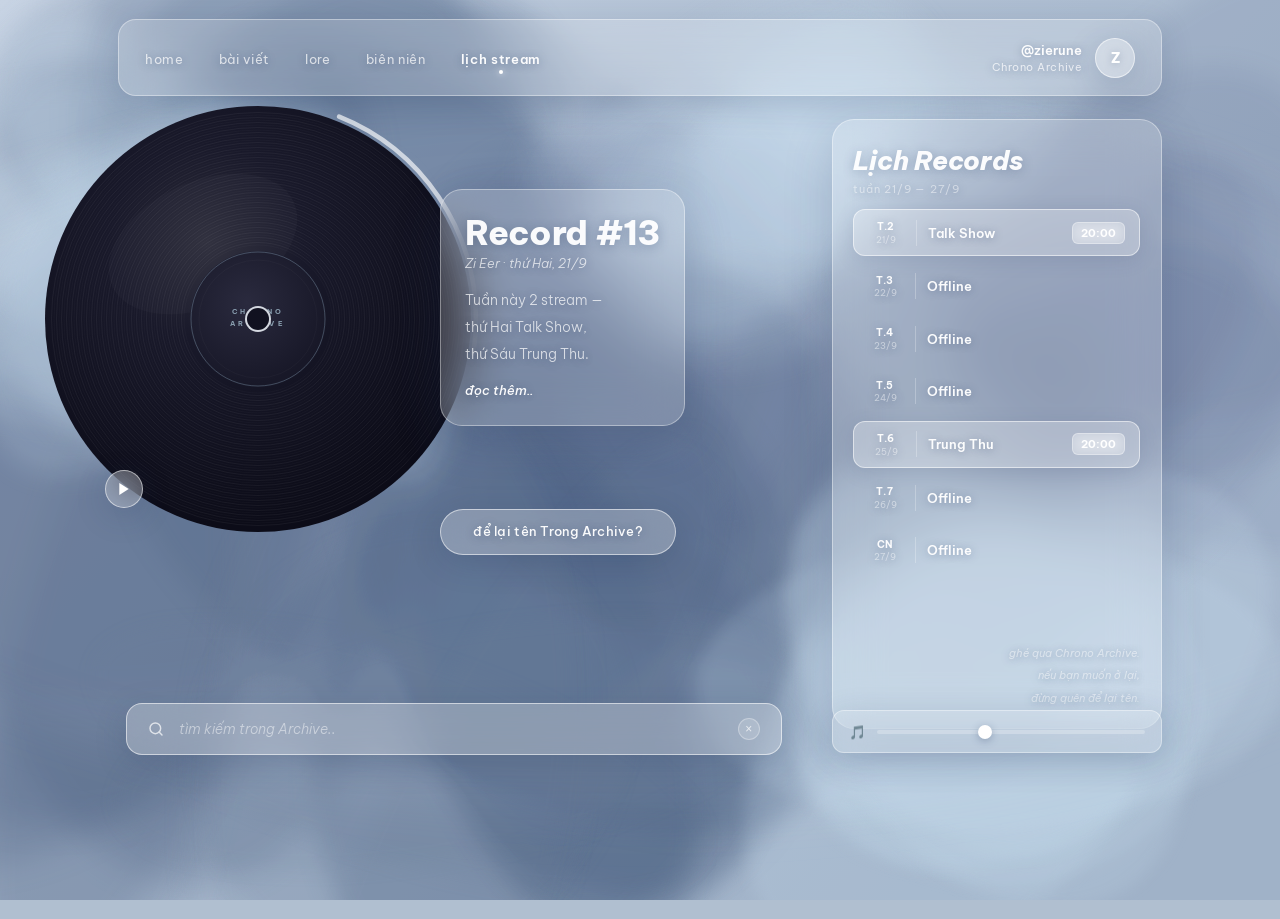
==== commit 1abf4736: "Update weekly schedule and stream details" ====
--- a/index.html
+++ b/index.html
@@ -795,23 +795,23 @@
 /* ══════════════════════════════════════════════════
    CẬP NHẬT MỖI TUẦN
 ══════════════════════════════════════════════════ */
-const WEEK_OF = "14/9 — 20/9";
+const WEEK_OF = "21/9 — 27/9";
 
 const WEEK_SCHEDULE = [
-  { day:"T.2", date:"14/9", status:"stream",  activity:"Yapping + VR Meta Quest", time:"20:00", note:"talk show + thử VR" },
-  { day:"T.3", date:"15/9", status:"off",     activity:"",                        time:"",      note:"" },
-  { day:"T.4", date:"16/9", status:"stream",  activity:"Project Threshold",       time:"20:00", note:"" },
-  { day:"T.5", date:"17/9", status:"off",     activity:"",                        time:"",      note:"" },
-  { day:"T.6", date:"18/9", status:"stream",  activity:"Valorant",                time:"20:00", note:"" },
-  { day:"T.7", date:"19/9", status:"off",     activity:"",                        time:"",      note:"" },
-  { day:"CN",  date:"20/9", status:"stream",  activity:"Dread Neighbor",          time:"20:00", note:"" },
+  { day:"T.2", date:"21/9", status:"stream",  activity:"Talk Show",  time:"20:00", note:"" },
+  { day:"T.3", date:"22/9", status:"off",     activity:"",           time:"",      note:"" },
+  { day:"T.4", date:"23/9", status:"off",     activity:"",           time:"",      note:"" },
+  { day:"T.5", date:"24/9", status:"off",     activity:"",           time:"",      note:"" },
+  { day:"T.6", date:"25/9", status:"stream",  activity:"Trung Thu",  time:"20:00", note:"" },
+  { day:"T.7", date:"26/9", status:"off",     activity:"",           time:"",      note:"" },
+  { day:"CN",  date:"27/9", status:"off",     activity:"",           time:"",      note:"" },
 ];
 
 const streamDay = WEEK_SCHEDULE.find(d => d.status === "stream");
 const featured  = streamDay ? {
-  id: 12,
-  date: `thứ Hai, 14/9`,
-  desc: `Tuần này 4 stream —<br>thứ Hai Yapping + VR,<br>thứ Tư Project Threshold,<br>thứ Sáu Valorant,<br>Chủ nhật Dread Neighbor.`,
+  id: 13,
+  date: `thứ Hai, 21/9`,
+  desc: `Tuần này 2 stream —<br>thứ Hai Talk Show,<br>thứ Sáu Trung Thu.`,
 } : null;
 
 /* ════════════════════════
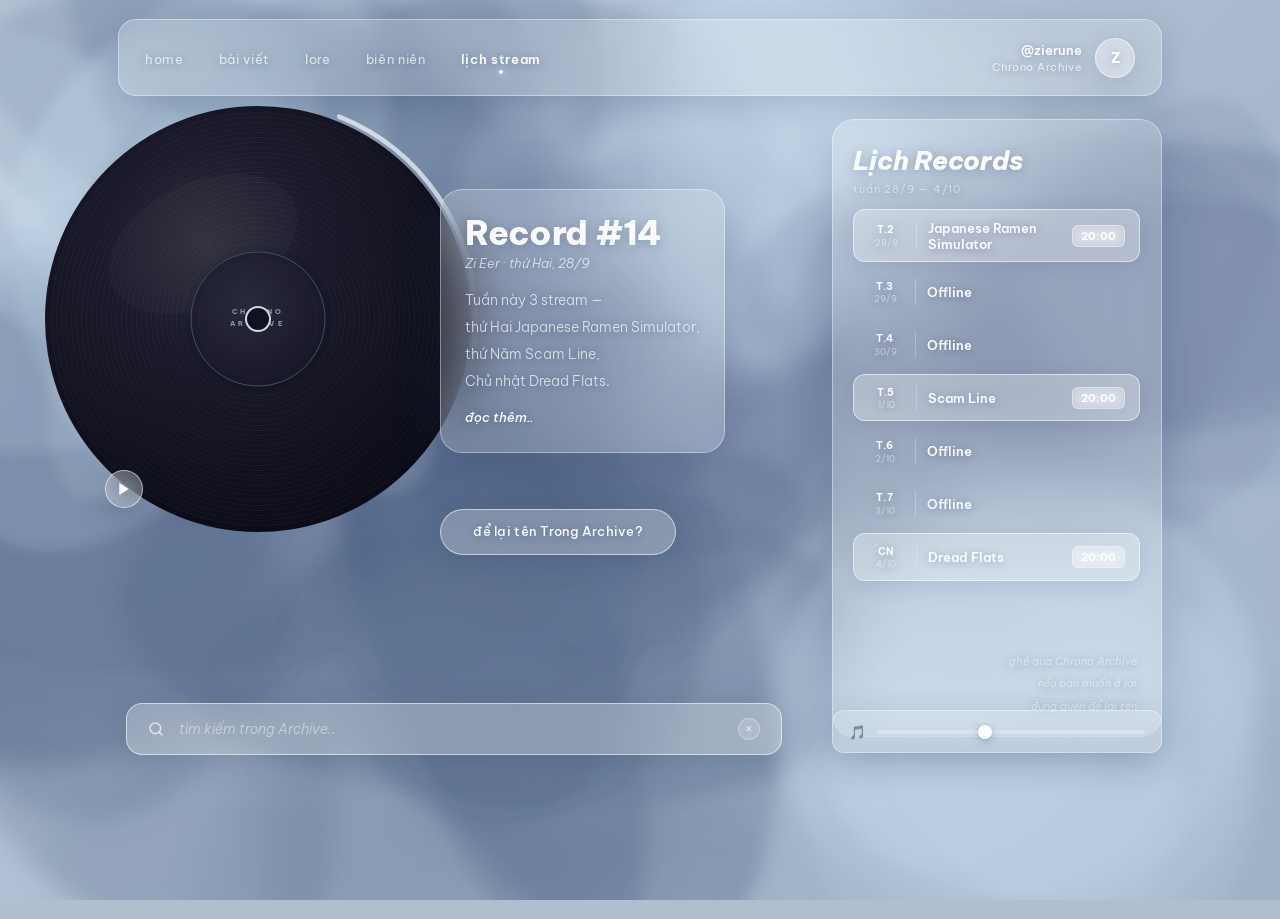
==== commit 7d511319: "Update weekly schedule and activities" ====
--- a/index.html
+++ b/index.html
@@ -795,23 +795,23 @@
 /* ══════════════════════════════════════════════════
    CẬP NHẬT MỖI TUẦN
 ══════════════════════════════════════════════════ */
-const WEEK_OF = "21/9 — 27/9";
+const WEEK_OF = "28/9 — 4/10";
 
 const WEEK_SCHEDULE = [
-  { day:"T.2", date:"21/9", status:"stream",  activity:"Talk Show",  time:"20:00", note:"" },
-  { day:"T.3", date:"22/9", status:"off",     activity:"",           time:"",      note:"" },
-  { day:"T.4", date:"23/9", status:"off",     activity:"",           time:"",      note:"" },
-  { day:"T.5", date:"24/9", status:"off",     activity:"",           time:"",      note:"" },
-  { day:"T.6", date:"25/9", status:"stream",  activity:"Trung Thu",  time:"20:00", note:"" },
-  { day:"T.7", date:"26/9", status:"off",     activity:"",           time:"",      note:"" },
-  { day:"CN",  date:"27/9", status:"off",     activity:"",           time:"",      note:"" },
+  { day:"T.2", date:"28/9", status:"stream",  activity:"Japanese Ramen Simulator", time:"20:00", note:"" },
+  { day:"T.3", date:"29/9", status:"off",     activity:"",                         time:"",      note:"" },
+  { day:"T.4", date:"30/9", status:"off",     activity:"",                         time:"",      note:"" },
+  { day:"T.5", date:"1/10", status:"stream",  activity:"Scam Line",                time:"20:00", note:"" },
+  { day:"T.6", date:"2/10", status:"off",     activity:"",                         time:"",      note:"" },
+  { day:"T.7", date:"3/10", status:"off",     activity:"",                         time:"",      note:"" },
+  { day:"CN",  date:"4/10", status:"stream",  activity:"Dread Flats",              time:"20:00", note:"" },
 ];
 
 const streamDay = WEEK_SCHEDULE.find(d => d.status === "stream");
 const featured  = streamDay ? {
-  id: 13,
-  date: `thứ Hai, 21/9`,
-  desc: `Tuần này 2 stream —<br>thứ Hai Talk Show,<br>thứ Sáu Trung Thu.`,
+  id: 14,
+  date: `thứ Hai, 28/9`,
+  desc: `Tuần này 3 stream —<br>thứ Hai Japanese Ramen Simulator,<br>thứ Năm Scam Line,<br>Chủ nhật Dread Flats.`,
 } : null;
 
 /* ════════════════════════
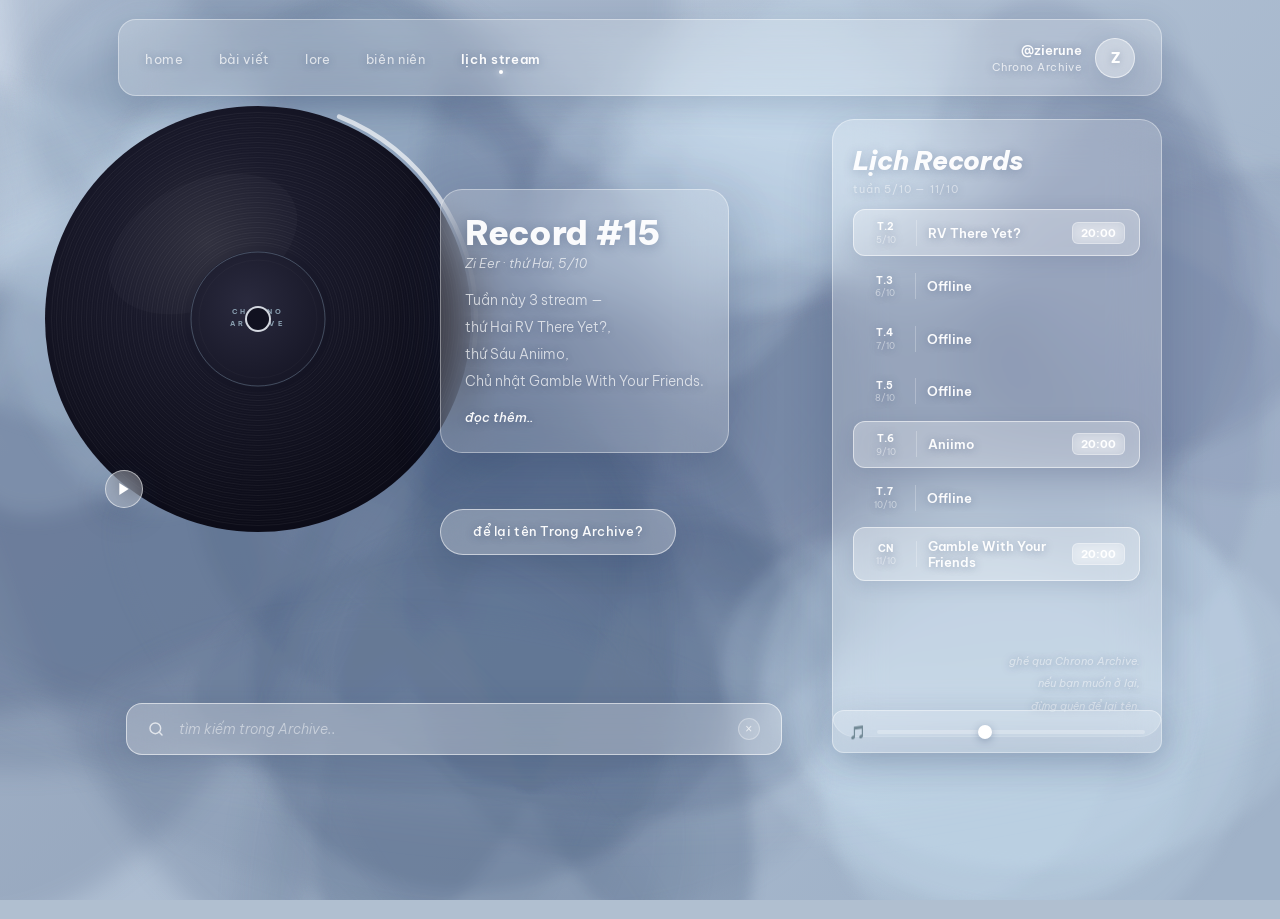
==== commit 8616e38c: "Update weekly schedule and stream details" ====
--- a/index.html
+++ b/index.html
@@ -795,23 +795,23 @@
 /* ══════════════════════════════════════════════════
    CẬP NHẬT MỖI TUẦN
 ══════════════════════════════════════════════════ */
-const WEEK_OF = "28/9 — 4/10";
+const WEEK_OF = "5/10 — 11/10";
 
 const WEEK_SCHEDULE = [
-  { day:"T.2", date:"28/9", status:"stream",  activity:"Japanese Ramen Simulator", time:"20:00", note:"" },
-  { day:"T.3", date:"29/9", status:"off",     activity:"",                         time:"",      note:"" },
-  { day:"T.4", date:"30/9", status:"off",     activity:"",                         time:"",      note:"" },
-  { day:"T.5", date:"1/10", status:"stream",  activity:"Scam Line",                time:"20:00", note:"" },
-  { day:"T.6", date:"2/10", status:"off",     activity:"",                         time:"",      note:"" },
-  { day:"T.7", date:"3/10", status:"off",     activity:"",                         time:"",      note:"" },
-  { day:"CN",  date:"4/10", status:"stream",  activity:"Dread Flats",              time:"20:00", note:"" },
+  { day:"T.2", date:"5/10",  status:"stream",  activity:"RV There Yet?",            time:"20:00", note:"" },
+  { day:"T.3", date:"6/10",  status:"off",     activity:"",                         time:"",      note:"" },
+  { day:"T.4", date:"7/10",  status:"off",     activity:"",                         time:"",      note:"" },
+  { day:"T.5", date:"8/10",  status:"off",     activity:"",                         time:"",      note:"" },
+  { day:"T.6", date:"9/10",  status:"stream",  activity:"Aniimo",                   time:"20:00", note:"" },
+  { day:"T.7", date:"10/10", status:"off",     activity:"",                         time:"",      note:"" },
+  { day:"CN",  date:"11/10", status:"stream",  activity:"Gamble With Your Friends",  time:"20:00", note:"" },
 ];
 
 const streamDay = WEEK_SCHEDULE.find(d => d.status === "stream");
 const featured  = streamDay ? {
-  id: 14,
-  date: `thứ Hai, 28/9`,
-  desc: `Tuần này 3 stream —<br>thứ Hai Japanese Ramen Simulator,<br>thứ Năm Scam Line,<br>Chủ nhật Dread Flats.`,
+  id: 15,
+  date: `thứ Hai, 5/10`,
+  desc: `Tuần này 3 stream —<br>thứ Hai RV There Yet?,<br>thứ Sáu Aniimo,<br>Chủ nhật Gamble With Your Friends.`,
 } : null;
 
 /* ════════════════════════
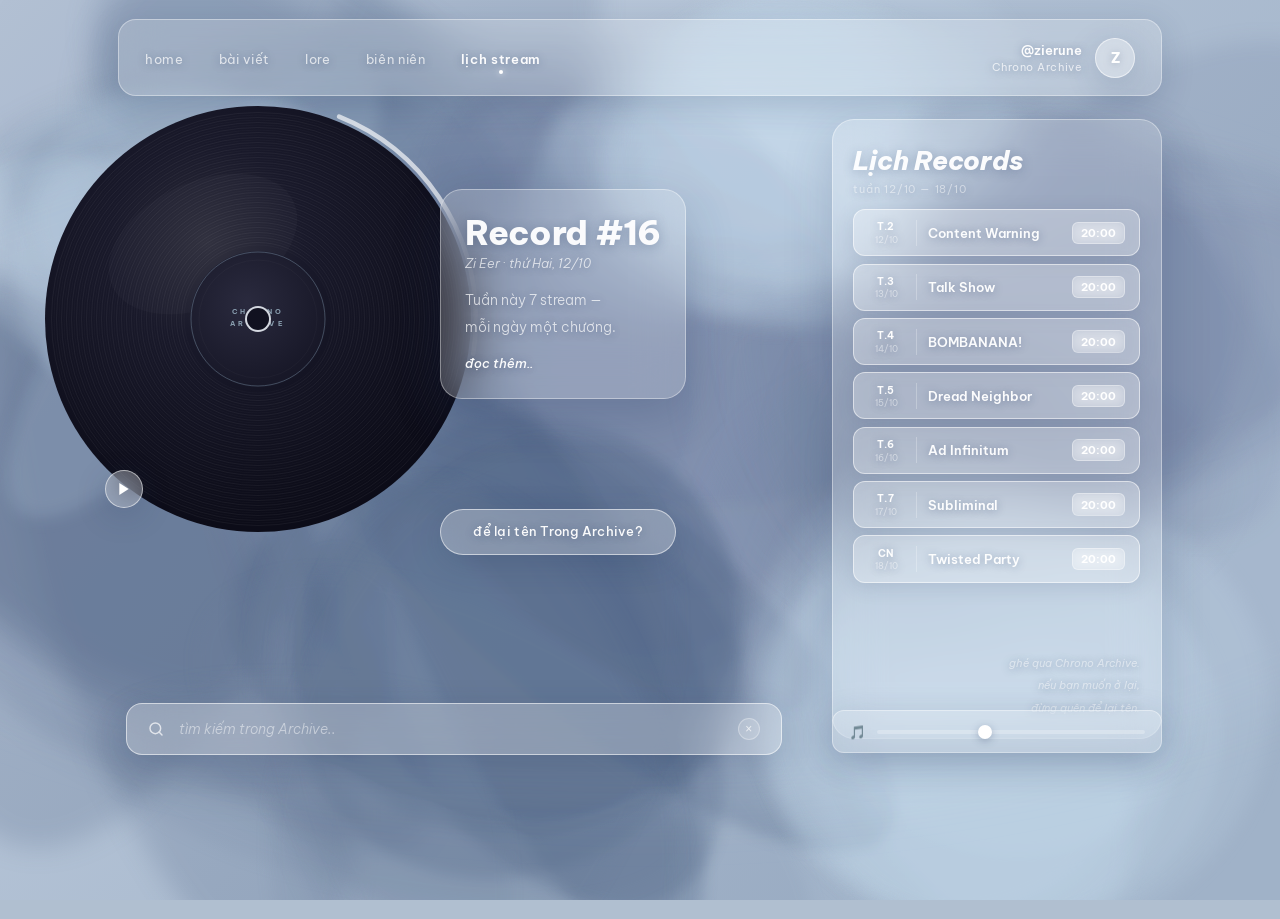
==== commit 9b868d9a: "Update weekly schedule and stream details (12/10–18/10)" ====
--- a/index.html
+++ b/index.html
@@ -795,23 +795,23 @@
 /* ══════════════════════════════════════════════════
    CẬP NHẬT MỖI TUẦN
 ══════════════════════════════════════════════════ */
-const WEEK_OF = "5/10 — 11/10";
+const WEEK_OF = "12/10 — 18/10";
 
 const WEEK_SCHEDULE = [
-  { day:"T.2", date:"5/10",  status:"stream",  activity:"RV There Yet?",            time:"20:00", note:"" },
-  { day:"T.3", date:"6/10",  status:"off",     activity:"",                         time:"",      note:"" },
-  { day:"T.4", date:"7/10",  status:"off",     activity:"",                         time:"",      note:"" },
-  { day:"T.5", date:"8/10",  status:"off",     activity:"",                         time:"",      note:"" },
-  { day:"T.6", date:"9/10",  status:"stream",  activity:"Aniimo",                   time:"20:00", note:"" },
-  { day:"T.7", date:"10/10", status:"off",     activity:"",                         time:"",      note:"" },
-  { day:"CN",  date:"11/10", status:"stream",  activity:"Gamble With Your Friends",  time:"20:00", note:"" },
+  { day:"T.2", date:"12/10", status:"stream",  activity:"Content Warning", time:"20:00", note:"" },
+  { day:"T.3", date:"13/10", status:"stream",  activity:"Talk Show",       time:"20:00", note:"" },
+  { day:"T.4", date:"14/10", status:"stream",  activity:"BOMBANANA!",      time:"20:00", note:"" },
+  { day:"T.5", date:"15/10", status:"stream",  activity:"Dread Neighbor",  time:"20:00", note:"" },
+  { day:"T.6", date:"16/10", status:"stream",  activity:"Ad Infinitum",    time:"20:00", note:"" },
+  { day:"T.7", date:"17/10", status:"stream",  activity:"Subliminal",      time:"20:00", note:"" },
+  { day:"CN",  date:"18/10", status:"stream",  activity:"Twisted Party",   time:"20:00", note:"" },
 ];
 
 const streamDay = WEEK_SCHEDULE.find(d => d.status === "stream");
 const featured  = streamDay ? {
-  id: 15,
-  date: `thứ Hai, 5/10`,
-  desc: `Tuần này 3 stream —<br>thứ Hai RV There Yet?,<br>thứ Sáu Aniimo,<br>Chủ nhật Gamble With Your Friends.`,
+  id: 16,
+  date: `thứ Hai, 12/10`,
+  desc: `Tuần này 7 stream —<br>mỗi ngày một chương.`,
 } : null;
 
 /* ════════════════════════
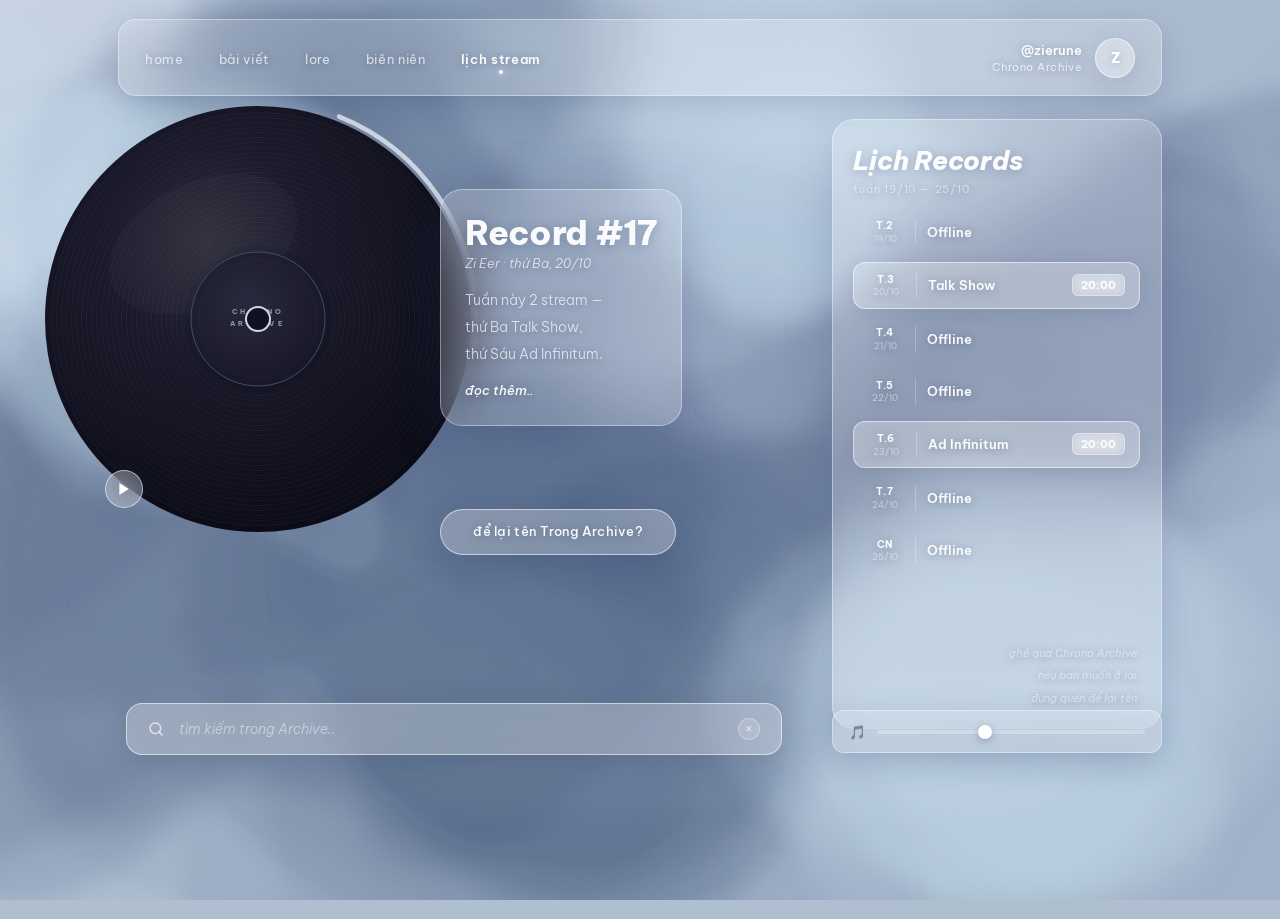
==== commit 393e247e: "Update weekly schedule and stream details (19/10–25/10)" ====
--- a/index.html
+++ b/index.html
@@ -795,23 +795,23 @@
 /* ══════════════════════════════════════════════════
    CẬP NHẬT MỖI TUẦN
 ══════════════════════════════════════════════════ */
-const WEEK_OF = "12/10 — 18/10";
+const WEEK_OF = "19/10 — 25/10";
 
 const WEEK_SCHEDULE = [
-  { day:"T.2", date:"12/10", status:"stream",  activity:"Content Warning", time:"20:00", note:"" },
-  { day:"T.3", date:"13/10", status:"stream",  activity:"Talk Show",       time:"20:00", note:"" },
-  { day:"T.4", date:"14/10", status:"stream",  activity:"BOMBANANA!",      time:"20:00", note:"" },
-  { day:"T.5", date:"15/10", status:"stream",  activity:"Dread Neighbor",  time:"20:00", note:"" },
-  { day:"T.6", date:"16/10", status:"stream",  activity:"Ad Infinitum",    time:"20:00", note:"" },
-  { day:"T.7", date:"17/10", status:"stream",  activity:"Subliminal",      time:"20:00", note:"" },
-  { day:"CN",  date:"18/10", status:"stream",  activity:"Twisted Party",   time:"20:00", note:"" },
+  { day:"T.2", date:"19/10", status:"off",     activity:"",             time:"",      note:"" },
+  { day:"T.3", date:"20/10", status:"stream",  activity:"Talk Show",    time:"20:00", note:"" },
+  { day:"T.4", date:"21/10", status:"off",     activity:"",             time:"",      note:"" },
+  { day:"T.5", date:"22/10", status:"off",     activity:"",             time:"",      note:"" },
+  { day:"T.6", date:"23/10", status:"stream",  activity:"Ad Infinitum", time:"20:00", note:"" },
+  { day:"T.7", date:"24/10", status:"off",     activity:"",             time:"",      note:"" },
+  { day:"CN",  date:"25/10", status:"off",     activity:"",             time:"",      note:"" },
 ];
 
 const streamDay = WEEK_SCHEDULE.find(d => d.status === "stream");
 const featured  = streamDay ? {
-  id: 16,
-  date: `thứ Hai, 12/10`,
-  desc: `Tuần này 7 stream —<br>mỗi ngày một chương.`,
+  id: 17,
+  date: `thứ Ba, 20/10`,
+  desc: `Tuần này 2 stream —<br>thứ Ba Talk Show,<br>thứ Sáu Ad Infinitum.`,
 } : null;
 
 /* ════════════════════════
